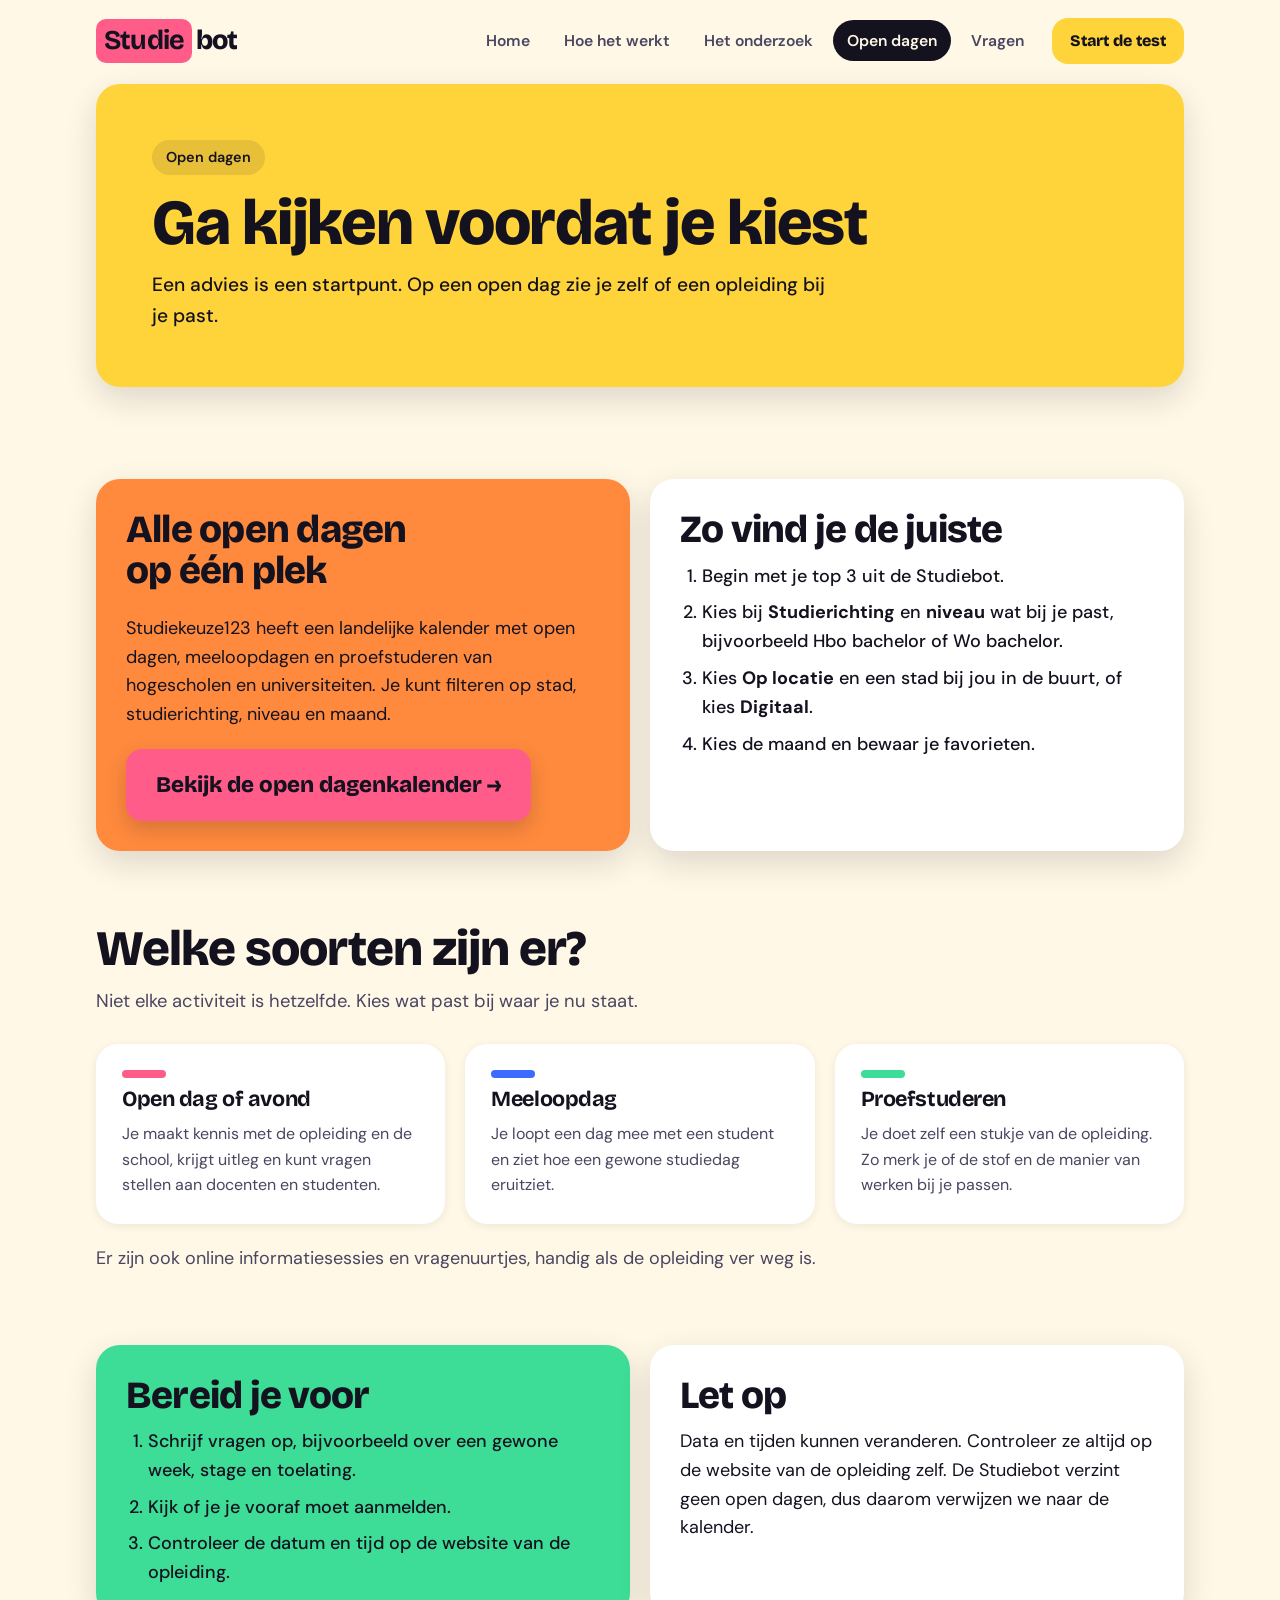
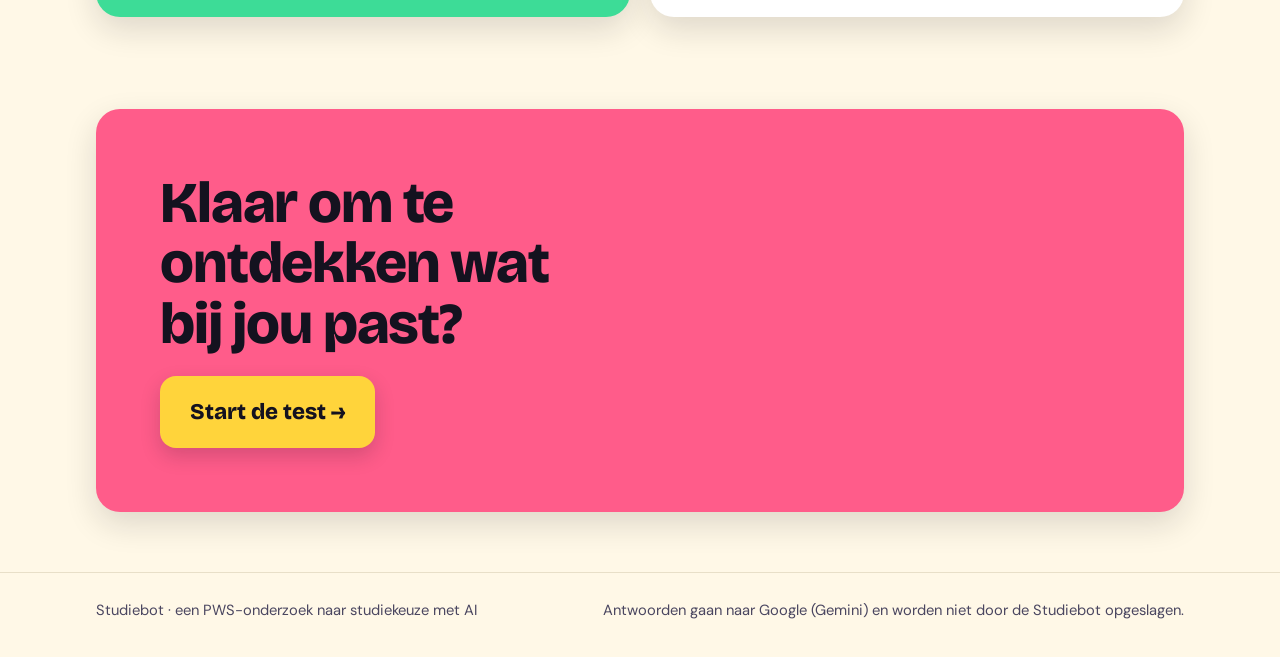
==== docs/open-dagen.html @ 8da18356 "Add files via upload" ====
<!doctype html>
<html lang="nl"><head><meta charset="utf-8"><meta name="viewport" content="width=device-width, initial-scale=1, viewport-fit=cover"><title>Open dagen · Studiebot</title>
<link rel="preconnect" href="https://fonts.googleapis.com"><link rel="preconnect" href="https://fonts.gstatic.com" crossorigin><link rel="stylesheet" href="https://fonts.googleapis.com/css2?family=Bricolage+Grotesque:wght@700;800&family=DM+Sans:wght@400;500;600;700&display=swap">
<link rel="stylesheet" href="assets/style.css"></head>
<body>
<header class="site-head"><div class="wrap"><div class="bar">
<a class="logo" href="index.html" aria-label="Studiebot, naar de homepage"><b>Studie</b>bot</a>
<a class="btn sm head-cta" href="https://studiebotpws-adriaanchrisderk.streamlit.app" target="_blank" rel="noopener">Start de test</a>
<nav class="nav" aria-label="Hoofdmenu"><a class="item" href="index.html">Home</a><a class="item" href="hoe-werkt.html">Hoe het werkt</a><a class="item" href="onderzoek.html">Het onderzoek</a><a class="item" href="open-dagen.html" aria-current="page">Open dagen</a><a class="item" href="vragen.html">Vragen</a><a class="btn sm" href="https://studiebotpws-adriaanchrisderk.streamlit.app" target="_blank" rel="noopener">Start de test</a></nav>
</div></div></header><main>
<section class="page-head"><div class="wrap"><div class="box c-yellow"><span class="pill">Open dagen</span><h1>Ga kijken voordat je kiest</h1><p class="lead">Een advies is een startpunt. Op een open dag zie je zelf of een opleiding bij je past.</p></div></div></section>
<section class="sec"><div class="wrap"><div class="duo">
 <div class="box c-orange"><h2>Alle open dagen op één plek</h2>
  <p>Studiekeuze123 heeft een landelijke kalender met open dagen, meeloopdagen en proefstuderen van hogescholen en universiteiten. Je kunt filteren op stad, studierichting, niveau en maand.</p>
  <p style="margin-top:8px"><a class="btn" href="https://www.studiekeuze123.nl/open-dagen" target="_blank" rel="noopener">Bekijk de open dagenkalender →</a></p></div>
 <div class="box white"><h3>Zo vind je de juiste</h3><ol>
  <li>Begin met je top 3 uit de Studiebot.</li>
  <li>Kies bij <strong>Studierichting</strong> en <strong>niveau</strong> wat bij je past, bijvoorbeeld Hbo bachelor of Wo bachelor.</li>
  <li>Kies <strong>Op locatie</strong> en een stad bij jou in de buurt, of kies <strong>Digitaal</strong>.</li>
  <li>Kies de maand en bewaar je favorieten.</li></ol></div>
</div></div></section>

<section class="sec" style="padding-top:0"><div class="wrap">
 <h2>Welke soorten zijn er?</h2><p class="lead">Niet elke activiteit is hetzelfde. Kies wat past bij waar je nu staat.</p>
 <div class="cards">
  <div class="card"><span class="tag"></span><h3>Open dag of avond</h3><p>Je maakt kennis met de opleiding en de school, krijgt uitleg en kunt vragen stellen aan docenten en studenten.</p></div>
  <div class="card"><span class="tag"></span><h3>Meeloopdag</h3><p>Je loopt een dag mee met een student en ziet hoe een gewone studiedag eruitziet.</p></div>
  <div class="card"><span class="tag"></span><h3>Proefstuderen</h3><p>Je doet zelf een stukje van de opleiding. Zo merk je of de stof en de manier van werken bij je passen.</p></div>
 </div>
 <p class="note">Er zijn ook online informatiesessies en vragenuurtjes, handig als de opleiding ver weg is.</p>
</div></section>

<section class="sec" style="padding-top:0"><div class="wrap"><div class="duo">
 <div class="box c-mint"><h3>Bereid je voor</h3><ol>
  <li>Schrijf vragen op, bijvoorbeeld over een gewone week, stage en toelating.</li>
  <li>Kijk of je je vooraf moet aanmelden.</li>
  <li>Controleer de datum en tijd op de website van de opleiding.</li></ol></div>
 <div class="box white"><h3>Let op</h3><p>Data en tijden kunnen veranderen. Controleer ze altijd op de website van de opleiding zelf. De Studiebot verzint geen open dagen, dus daarom verwijzen we naar de kalender.</p></div>
</div></div></section>
<section class="final"><div class="wrap"><div class="final-box box"><h2>Klaar om te ontdekken wat bij jou past?</h2>
<a class="btn" href="https://studiebotpws-adriaanchrisderk.streamlit.app" target="_blank" rel="noopener">Start de test →</a></div></div></section>
</main><footer><div class="wrap"><span>Studiebot · een PWS-onderzoek naar studiekeuze met AI</span><span>Antwoorden gaan naar Google (Gemini) en worden niet door de Studiebot opgeslagen.</span></div></footer>
</body></html>
---- docs/assets/style.css ----
/* Studiebot: felle kleurvlakken, zachte schaduwen, grote koppen. Gedeeld door alle pagina's. */
:root{
 --bg:#FFF8E7; --ink:#14121F; --muted:#4A4660; --card:#FFFFFF; --line:#E8DFC8; --dark:#14121F;
 --yellow:#FFD43B; --pink:#FF5C8A; --blue:#3B6BFF; --mint:#3DDC97; --orange:#FF8A3D;
 --font-d:'Bricolage Grotesque','Arial Black',Impact,sans-serif;
 --font-b:'DM Sans',system-ui,-apple-system,'Segoe UI',Arial,sans-serif;
 --shadow:0 12px 32px rgba(20,18,31,.14);
 color-scheme:light;
 padding-top:env(safe-area-inset-top,0px); padding-bottom:env(safe-area-inset-bottom,0px);
}
@media (prefers-color-scheme: dark){
 :root:not([data-theme="light"]){--bg:#17142A;--ink:#F6F2E8;--muted:#BDB7D3;--card:#241F3D;--line:#352E57;--shadow:0 12px 32px rgba(0,0,0,.4);color-scheme:dark}
}
:root[data-theme="dark"]{--bg:#17142A;--ink:#F6F2E8;--muted:#BDB7D3;--card:#241F3D;--line:#352E57;--shadow:0 12px 32px rgba(0,0,0,.4);color-scheme:dark}

*,*::before,*::after{box-sizing:border-box}
html{scroll-behavior:smooth}
body{margin:0;background:var(--bg);color:var(--ink);font-family:var(--font-b);font-size:18px;line-height:1.6;-webkit-font-smoothing:antialiased}
img{max-width:100%}
@media (prefers-reduced-motion: reduce){html{scroll-behavior:auto}*{transition:none!important}}
.wrap{max-width:1120px;margin:0 auto;padding-left:max(16px,env(safe-area-inset-left,0px));padding-right:max(16px,env(safe-area-inset-right,0px))}
h1,h2,h3{font-family:var(--font-d);margin:0;line-height:1.05;letter-spacing:-.02em;text-wrap:balance}
p{margin:0}
a{color:inherit}
:focus-visible{outline:3px solid var(--blue);outline-offset:3px;border-radius:8px}
.box{box-shadow:var(--shadow);border-radius:24px;color:var(--dark)}
.pill{display:inline-block;font-weight:600;font-size:.9rem;background:rgba(20,18,31,.1);color:var(--dark);border-radius:999px;padding:6px 14px}

/* Knoppen */
.btn{display:inline-flex;align-items:center;justify-content:center;gap:12px;font-family:var(--font-d);font-weight:800;text-decoration:none;color:var(--dark);background:var(--pink);border:0;box-shadow:0 8px 20px rgba(20,18,31,.18);border-radius:16px;padding:18px 30px;font-size:1.4rem;transition:transform .15s,box-shadow .15s;cursor:pointer}
.btn:hover{transform:translateY(-3px);box-shadow:0 12px 26px rgba(20,18,31,.24)}
.btn.sm{font-size:1rem;padding:10px 18px;box-shadow:none;background:var(--yellow)}
.btn.sm:hover{box-shadow:0 6px 14px rgba(20,18,31,.2)}
.btn.yellow{background:var(--yellow)}
.link-arrow{font-weight:600;text-decoration:none;border-bottom:2px solid currentColor;padding-bottom:1px}
.link-arrow:hover{opacity:.75}

/* Header */
.site-head{padding-block:18px 10px}
.bar{display:flex;align-items:center;justify-content:space-between;gap:16px;flex-wrap:wrap}
.logo{font-family:var(--font-d);font-weight:800;font-size:1.7rem;letter-spacing:-.03em;color:var(--ink);text-decoration:none}
.logo b{display:inline-block;background:var(--pink);color:var(--dark);border-radius:10px;padding:0 8px;margin-right:4px}
.nav{display:flex;align-items:center;gap:6px;flex-wrap:wrap}
.nav a.item{text-decoration:none;font-weight:600;font-size:.98rem;color:var(--muted);padding:8px 14px;border-radius:999px}
.nav a.item:hover{background:rgba(127,127,127,.15);color:var(--ink)}
.nav a.item[aria-current="page"]{background:var(--ink);color:var(--bg)}
.nav .btn{margin-left:8px}
@media (max-width:820px){
 .bar{align-items:flex-start}
 .nav{order:3;width:100%;flex-wrap:nowrap;overflow-x:auto;padding-bottom:6px;gap:4px;-webkit-overflow-scrolling:touch}
 .nav a.item{white-space:nowrap}
 .nav .btn{display:none}
 .head-cta{display:inline-flex}
}
@media (min-width:821px){.head-cta{display:none}}

/* Hero (home) */
.hero{padding-block:10px 36px}
.hero-box{background:var(--yellow);padding:clamp(26px,5vw,60px);display:grid;grid-template-columns:minmax(0,1.1fr) minmax(0,.9fr);gap:clamp(24px,4vw,56px);align-items:center}
.hero h1{font-size:clamp(2.6rem,6.6vw,5rem);font-weight:800;margin-top:18px}
.hero h1 span{background:var(--dark);color:var(--yellow);padding:0 .15em;border-radius:12px;display:inline-block}
.hero .sub{font-size:1.2rem;margin-top:20px;max-width:34ch;font-weight:500}
.hero-cta{margin-top:30px;display:flex;flex-wrap:wrap;align-items:center;gap:16px 22px}
.tiny{font-weight:600;font-size:.95rem}
.phone{background:#fff;padding:20px;display:grid;gap:12px}
.chip{justify-self:start;font-weight:700;font-size:.85rem;border-radius:999px;padding:3px 14px;background:var(--mint)}
.res{border-radius:14px;padding:12px 14px}
.res.a{background:var(--blue);color:#fff}.res.b{background:var(--orange)}
.res .row{display:flex;justify-content:space-between;gap:10px;align-items:baseline;flex-wrap:wrap}
.res strong{font-family:var(--font-d);font-size:1.2rem}
.res small{font-weight:600}
.bubble{max-width:92%;padding:10px 14px;border-radius:16px;font-size:.93rem;line-height:1.45}
.bubble.u{justify-self:end;background:var(--pink)}
.bubble.bt{justify-self:start;background:#F1EEF7;color:var(--dark)}

/* Pagina-kop (subpagina's) */
.page-head{padding-block:10px 20px}
.page-head .box{padding:clamp(26px,5vw,56px);display:grid;gap:14px}
.page-head .pill{justify-self:start}
.page-head h1{font-size:clamp(2.2rem,5.6vw,4rem);font-weight:800}
.page-head p.lead{font-size:1.2rem;max-width:52ch;font-weight:500}
.c-blue{background:var(--blue);color:#fff}.c-blue .pill{background:rgba(255,255,255,.2);color:#fff}
.c-yellow{background:var(--yellow)}.c-pink{background:var(--pink)}.c-mint{background:var(--mint)}.c-orange{background:var(--orange)}

/* Secties */
.sec{padding-block:clamp(36px,6vw,72px)}
.sec h2{font-size:clamp(1.9rem,4.2vw,3.1rem);font-weight:800;margin-bottom:12px}
.sec .lead{max-width:54ch;font-size:1.15rem;color:var(--muted);margin-bottom:28px}
.sec .more{margin-top:28px}
.facts{list-style:none;margin:0;padding:0;display:grid;grid-template-columns:repeat(4,minmax(0,1fr));gap:12px}
.facts li{background:var(--card);border-radius:16px;padding:14px 18px;font-weight:600;display:flex;align-items:center;gap:12px;box-shadow:0 2px 8px rgba(20,18,31,.06)}
.facts i{width:14px;height:14px;border-radius:50%;flex:none}
.facts li:nth-child(1) i{background:var(--pink)}.facts li:nth-child(2) i{background:var(--blue)}.facts li:nth-child(3) i{background:var(--mint)}.facts li:nth-child(4) i{background:var(--orange)}

.steps{list-style:none;margin:0;padding:0;display:grid;grid-template-columns:repeat(4,minmax(0,1fr));gap:20px}
.step{padding:22px;display:grid;gap:10px;align-content:start}
.step:nth-child(1){background:var(--pink)}.step:nth-child(2){background:var(--blue);color:#fff}.step:nth-child(3){background:var(--mint)}.step:nth-child(4){background:var(--orange)}
.step .n{font-family:var(--font-d);font-weight:800;font-size:3.4rem;line-height:.9}
.step h3{font-size:1.4rem}.step p{font-size:1rem}

.long{display:grid;gap:20px}
.row2{display:grid;grid-template-columns:96px minmax(0,1fr);gap:24px;align-items:start;padding:28px}
.row2 .n{font-family:var(--font-d);font-weight:800;font-size:4.2rem;line-height:.9}
.row2 h3{font-size:1.7rem;margin-bottom:8px}
.row2 p+p{margin-top:10px}
.row2:nth-child(1){background:var(--pink)}.row2:nth-child(2){background:var(--blue);color:#fff}.row2:nth-child(3){background:var(--mint)}.row2:nth-child(4){background:var(--orange)}

.cards{display:grid;grid-template-columns:repeat(3,minmax(0,1fr));gap:20px}
.card{background:var(--card);color:var(--ink);border-radius:22px;padding:26px;display:grid;gap:10px;align-content:start;box-shadow:0 2px 10px rgba(20,18,31,.07)}
.card h3{font-size:1.35rem}
.card p{color:var(--muted);font-size:1rem}
.card .tag{width:44px;height:8px;border-radius:6px}
.card:nth-child(3n+1) .tag{background:var(--pink)}.card:nth-child(3n+2) .tag{background:var(--blue)}.card:nth-child(3n) .tag{background:var(--mint)}

.duo{display:grid;grid-template-columns:repeat(2,minmax(0,1fr));gap:20px;align-items:stretch}
.duo .box{padding:30px;display:grid;gap:12px;align-content:start}
.duo h2,.duo h3{font-size:clamp(1.7rem,3.4vw,2.4rem);font-weight:800}
.duo .white{background:var(--card);color:var(--ink)}
.duo ol{margin:0;padding-left:22px;display:grid;gap:8px;font-weight:500}
.compare dl{margin:0;display:grid;gap:14px}
.compare dt{font-size:.78rem;font-weight:700;letter-spacing:.1em;text-transform:uppercase;opacity:.75}
.compare dd{margin:2px 0 0}
.note{margin-top:20px;color:var(--muted);max-width:68ch}
.callout{border-radius:18px;padding:16px 20px;background:var(--mint);color:var(--dark);font-weight:500}

.faq{display:grid;gap:12px;max-width:860px}
.faq details{background:var(--card);border-radius:18px;padding:0 22px;box-shadow:0 2px 10px rgba(20,18,31,.07)}
.faq summary{cursor:pointer;list-style:none;padding:20px 0;font-weight:700;font-size:1.08rem;display:flex;justify-content:space-between;gap:16px;align-items:center}
.faq summary::-webkit-details-marker{display:none}
.faq summary::after{content:"+";font-family:var(--font-d);font-size:1.8rem;line-height:1;color:var(--pink)}
.faq details[open] summary::after{content:"\2212"}
.faq details p{padding-bottom:20px;color:var(--muted)}

.final{padding-block:20px 60px}
.final-box{background:var(--pink);padding:clamp(28px,6vw,64px);display:grid;gap:22px;justify-items:start}
.final-box h2{font-size:clamp(2rem,5vw,3.6rem);font-weight:800;max-width:16ch}
.final-box .btn{background:var(--yellow)}
footer{padding-block:26px 34px;font-size:.92rem;color:var(--muted);border-top:1px solid var(--line)}
footer .wrap{display:flex;flex-wrap:wrap;gap:8px 28px;justify-content:space-between}

@media (max-width:960px){.steps{grid-template-columns:repeat(2,minmax(0,1fr))}.cards{grid-template-columns:minmax(0,1fr)}.facts{grid-template-columns:repeat(2,minmax(0,1fr))}}
@media (max-width:760px){.hero-box,.duo{grid-template-columns:minmax(0,1fr)}.row2{grid-template-columns:minmax(0,1fr);gap:8px}.row2 .n{font-size:3rem}}
@media (max-width:520px){body{font-size:16px}.steps{grid-template-columns:minmax(0,1fr)}.btn{width:100%;font-size:1.2rem}.btn.sm{width:auto}.facts{grid-template-columns:minmax(0,1fr)}}
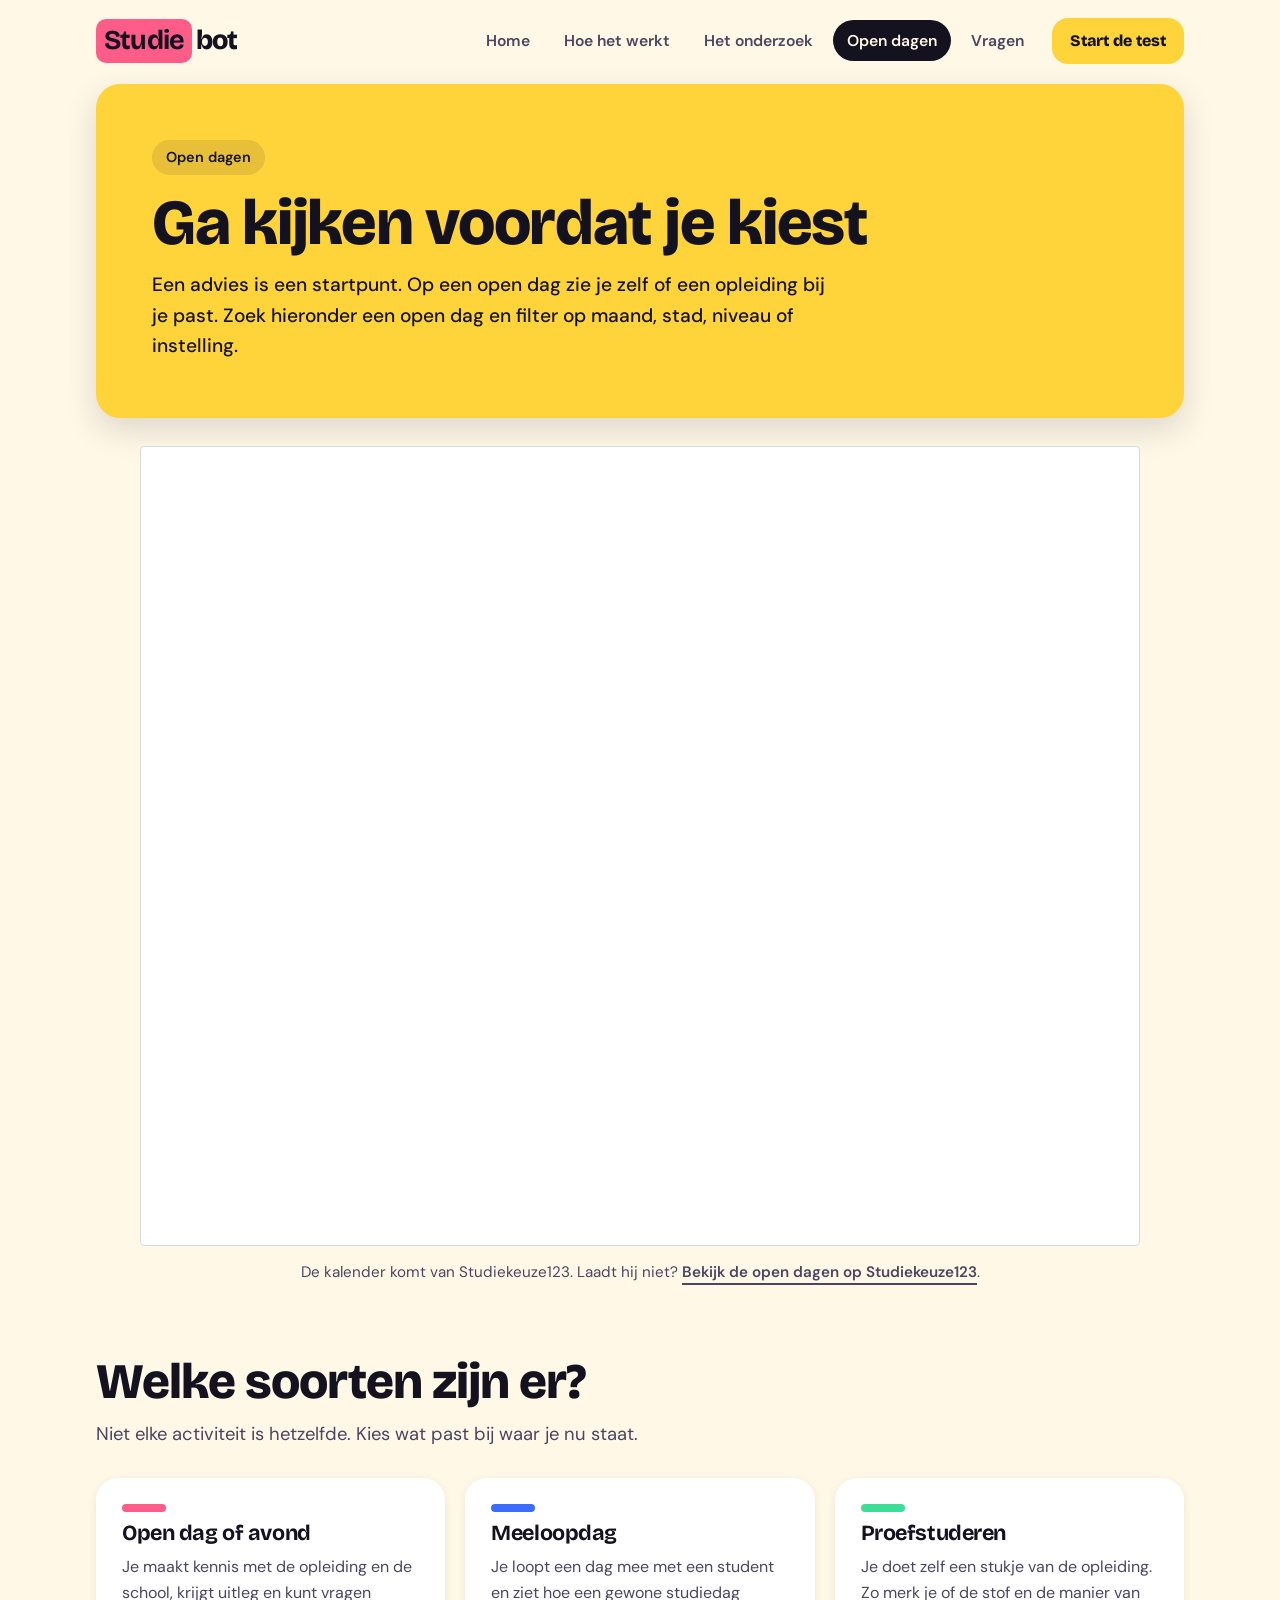
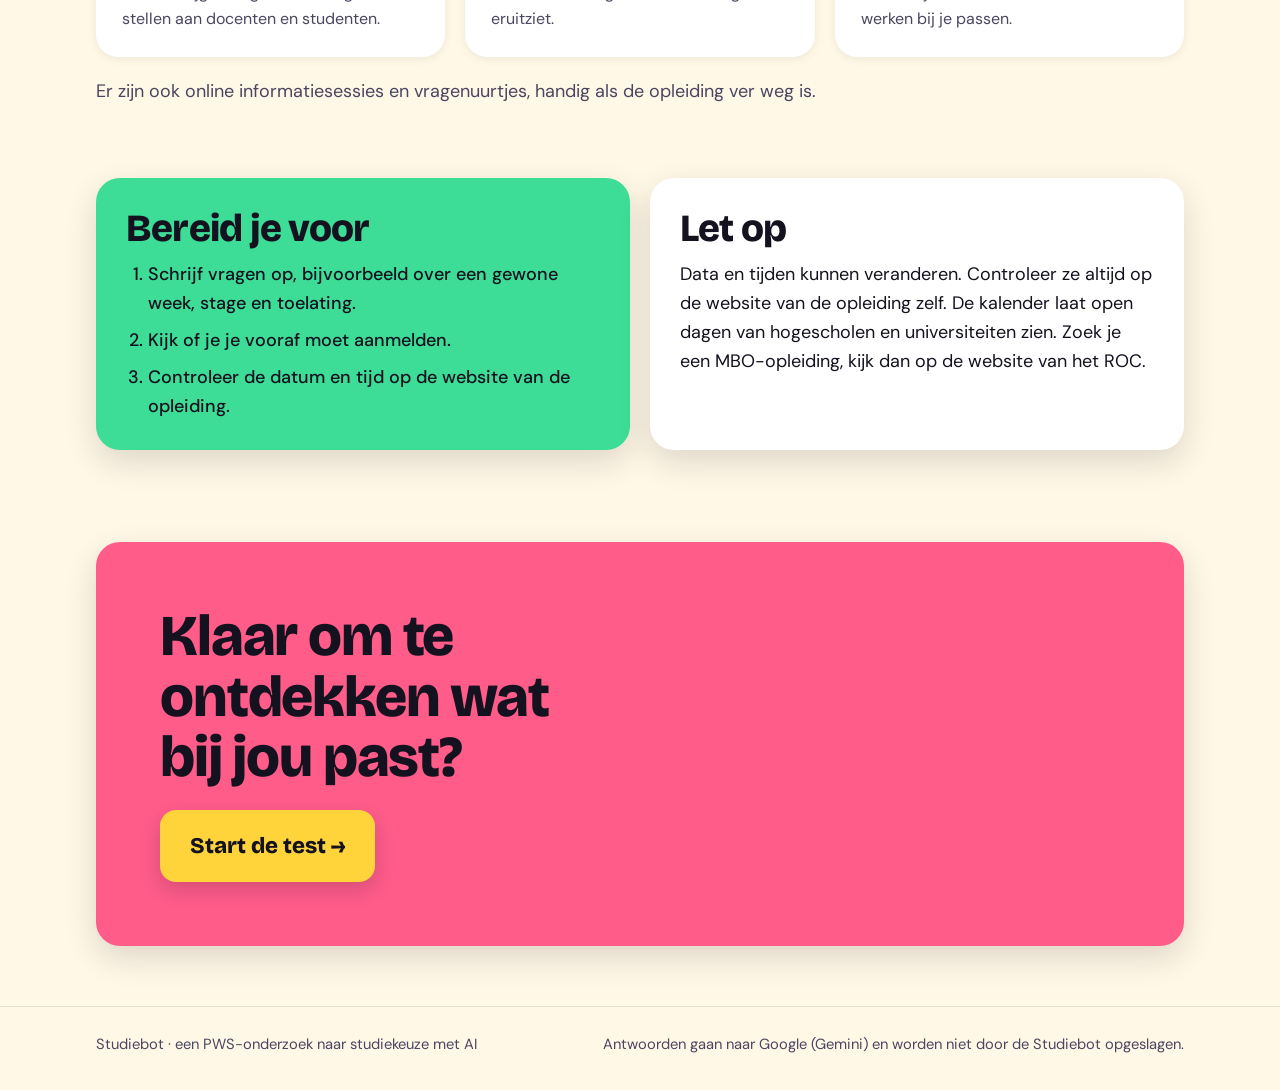
==== commit ebf8d503: "Add files via upload" ====
--- a/docs/open-dagen.html
+++ b/docs/open-dagen.html
@@ -8,18 +8,11 @@
 <a class="btn sm head-cta" href="https://studiebotpws-adriaanchrisderk.streamlit.app" target="_blank" rel="noopener">Start de test</a>
 <nav class="nav" aria-label="Hoofdmenu"><a class="item" href="index.html">Home</a><a class="item" href="hoe-werkt.html">Hoe het werkt</a><a class="item" href="onderzoek.html">Het onderzoek</a><a class="item" href="open-dagen.html" aria-current="page">Open dagen</a><a class="item" href="vragen.html">Vragen</a><a class="btn sm" href="https://studiebotpws-adriaanchrisderk.streamlit.app" target="_blank" rel="noopener">Start de test</a></nav>
 </div></div></header><main>
-<section class="page-head"><div class="wrap"><div class="box c-yellow"><span class="pill">Open dagen</span><h1>Ga kijken voordat je kiest</h1><p class="lead">Een advies is een startpunt. Op een open dag zie je zelf of een opleiding bij je past.</p></div></div></section>
-<section class="sec"><div class="wrap"><div class="duo">
- <div class="box c-orange"><h2>Alle open dagen op één plek</h2>
-  <p>Studiekeuze123 heeft een landelijke kalender met open dagen, meeloopdagen en proefstuderen van hogescholen en universiteiten. Je kunt filteren op stad, studierichting, niveau en maand.</p>
-  <p style="margin-top:8px"><a class="btn" href="https://www.studiekeuze123.nl/open-dagen" target="_blank" rel="noopener">Bekijk de open dagenkalender →</a></p></div>
- <div class="box white"><h3>Zo vind je de juiste</h3><ol>
-  <li>Begin met je top 3 uit de Studiebot.</li>
-  <li>Kies bij <strong>Studierichting</strong> en <strong>niveau</strong> wat bij je past, bijvoorbeeld Hbo bachelor of Wo bachelor.</li>
-  <li>Kies <strong>Op locatie</strong> en een stad bij jou in de buurt, of kies <strong>Digitaal</strong>.</li>
-  <li>Kies de maand en bewaar je favorieten.</li></ol></div>
+<section class="page-head"><div class="wrap"><div class="box c-yellow"><span class="pill">Open dagen</span><h1>Ga kijken voordat je kiest</h1><p class="lead">Een advies is een startpunt. Op een open dag zie je zelf of een opleiding bij je past. Zoek hieronder een open dag en filter op maand, stad, niveau of instelling.</p></div></div></section>
+<section class="sec" style="padding-top:8px"><div class="wrap"><div class="widget">
+ <iframe title="Open dagen van Studiekeuze123" style="position: static; visibility: visible; display: inline-block; padding: 0px; border: 1px solid #D4DBE0; border-radius: 4px; max-width: 100%; min-width: 180px; min-height: 200px; margin-top: 0px; margin-bottom: 0px; height: 800px; width: 1000px" scrolling="no" src="https://opendagenwidget.studiekeuze123.nl?titel=Open+dagen+PWS+CDA&amp;domain=chrishommelberg.github.io%2Fstudiebotpws%2F&amp;hash=baaa4e4555d911ea7c335d00757028eb"></iframe>
+ <p>De kalender komt van Studiekeuze123. Laadt hij niet? <a class="link-arrow" href="https://www.studiekeuze123.nl/open-dagen" target="_blank" rel="noopener">Bekijk de open dagen op Studiekeuze123</a>.</p>
 </div></div></section>
-
 <section class="sec" style="padding-top:0"><div class="wrap">
  <h2>Welke soorten zijn er?</h2><p class="lead">Niet elke activiteit is hetzelfde. Kies wat past bij waar je nu staat.</p>
  <div class="cards">
@@ -29,13 +22,12 @@
  </div>
  <p class="note">Er zijn ook online informatiesessies en vragenuurtjes, handig als de opleiding ver weg is.</p>
 </div></section>
-
 <section class="sec" style="padding-top:0"><div class="wrap"><div class="duo">
  <div class="box c-mint"><h3>Bereid je voor</h3><ol>
   <li>Schrijf vragen op, bijvoorbeeld over een gewone week, stage en toelating.</li>
   <li>Kijk of je je vooraf moet aanmelden.</li>
   <li>Controleer de datum en tijd op de website van de opleiding.</li></ol></div>
- <div class="box white"><h3>Let op</h3><p>Data en tijden kunnen veranderen. Controleer ze altijd op de website van de opleiding zelf. De Studiebot verzint geen open dagen, dus daarom verwijzen we naar de kalender.</p></div>
+ <div class="box white"><h3>Let op</h3><p>Data en tijden kunnen veranderen. Controleer ze altijd op de website van de opleiding zelf. De kalender laat open dagen van hogescholen en universiteiten zien. Zoek je een MBO-opleiding, kijk dan op de website van het ROC.</p></div>
 </div></div></section>
 <section class="final"><div class="wrap"><div class="final-box box"><h2>Klaar om te ontdekken wat bij jou past?</h2>
 <a class="btn" href="https://studiebotpws-adriaanchrisderk.streamlit.app" target="_blank" rel="noopener">Start de test →</a></div></div></section>
--- a/docs/assets/style.css
+++ b/docs/assets/style.css
@@ -141,3 +141,6 @@
 @media (max-width:960px){.steps{grid-template-columns:repeat(2,minmax(0,1fr))}.cards{grid-template-columns:minmax(0,1fr)}.facts{grid-template-columns:repeat(2,minmax(0,1fr))}}
 @media (max-width:760px){.hero-box,.duo{grid-template-columns:minmax(0,1fr)}.row2{grid-template-columns:minmax(0,1fr);gap:8px}.row2 .n{font-size:3rem}}
 @media (max-width:520px){body{font-size:16px}.steps{grid-template-columns:minmax(0,1fr)}.btn{width:100%;font-size:1.2rem}.btn.sm{width:auto}.facts{grid-template-columns:minmax(0,1fr)}}
+.widget{display:grid;justify-items:center;gap:14px}
+.widget iframe{background:#fff;max-width:100%}
+.widget p{color:var(--muted);font-size:.95rem;text-align:center}
